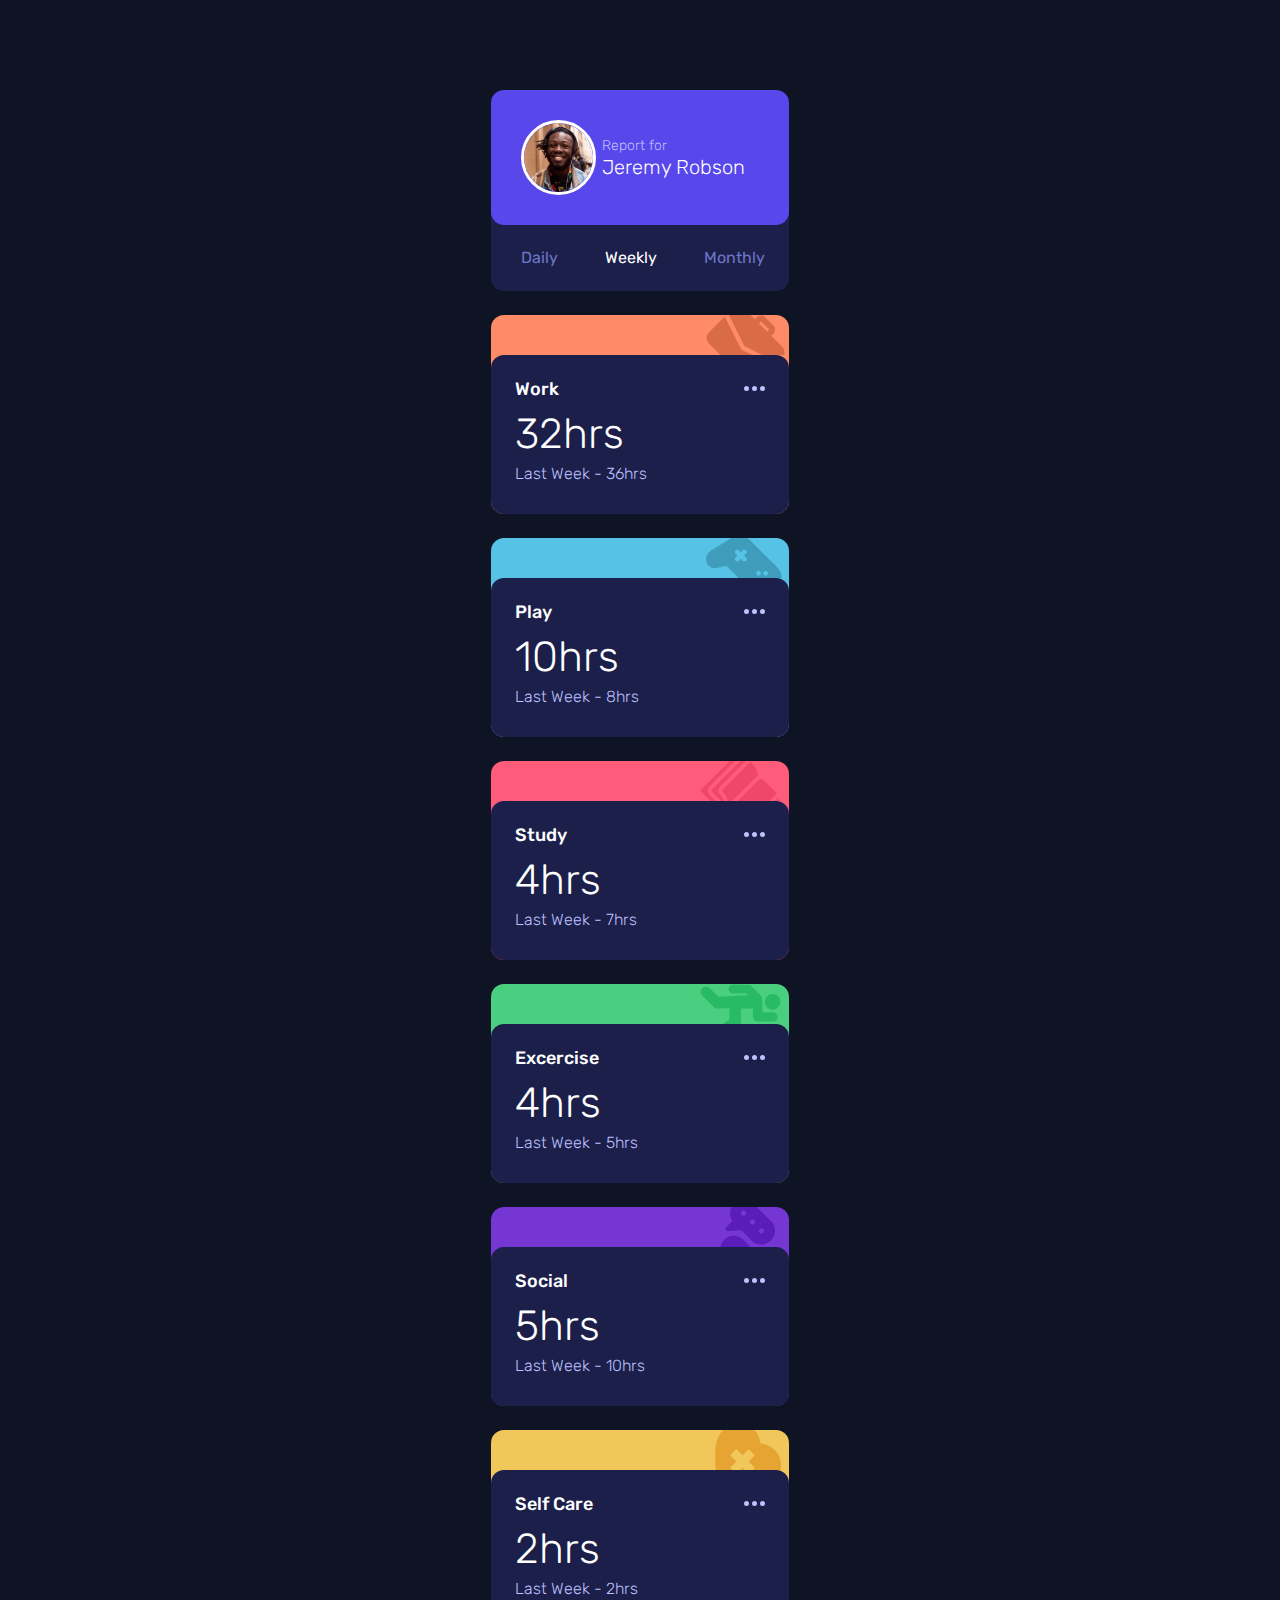
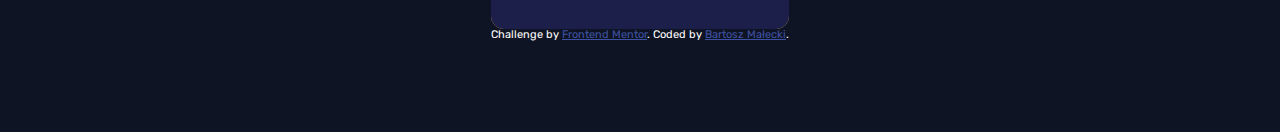
==== index.html @ 467681fc "Updates" ====
<!doctype html><html lang="en"><head><meta charset="UTF-8"/><meta name="viewport" content="width=device-width,initial-scale=1"/><link rel="icon" type="image/png" sizes="32x32" href="./src/assets/icons/favicon-32x32.png"/><title>Frontend Mentor | Time tracking dashboard</title><link href="index.80f3301f.css" rel="stylesheet"></head><body><main><div class="grid-wrapper"><article class="element element__main"><div class="element__window--main element__grid"><img src="img/image-jeremy.71cd41f1.png" alt="Jeremy's photo" class="element__window--icon"/><div class="element__window--description"><span class="subtitle">Report for</span><br/><span class="name">Jeremy Robson</span></div></div><div class="element__content element__content--main"><span class="daily--js">Daily</span> <span class="weekly--js">Weekly</span> <span class="monthly--js">Monthly</span></div></article><article class="element element__work"><div class="element__window"><img class="element__icon element__work--icon" src="img/icon-work.a3f124e5.svg" alt="work's icon"/></div><div class="element__content"><h3 class="element__title element__grid"><span class="element__label">Work</span> <span class="element__elipses"><img src="img/icon-ellipsis.a57a4ac8.svg" alt="elipses"/></span></h3><p class="element__flex daily hidden"><span class="element__time">5hrs</span> <span class="element__lastweek">Yesterday - 7hrs</span></p><p class="element__flex weekly"><span class="element__time">32hrs</span> <span class="element__lastweek">Last Week - 36hrs</span></p><p class="element__flex monthly hidden"><span class="element__time">103hrs</span> <span class="element__lastweek">Last Month - 128hrs</span></p></div></article><article class="element element__play"><div class="element__window"><img class="element__icon element__play--icon" src="img/icon-play.e8d4e569.svg" alt="play's icon"/></div><div class="element__content"><h3 class="element__title element__grid"><span class="element__label">Play</span> <span class="element__elipses"><img src="img/icon-ellipsis.a57a4ac8.svg" alt="" class=""/></span></h3><p class="element__flex daily hidden"><span class="element__time">1hrs</span> <span class="element__lastweek">Yesterday - 2hrs</span></p><p class="element__flex weekly"><span class="element__time">10hrs</span> <span class="element__lastweek">Last Week - 8hrs</span></p><p class="element__flex monthly hidden"><span class="element__time">23hrs</span> <span class="element__lastweek">Last Month - 29hrs</span></p></div></article><article class="element element__study"><div class="element__window"><img class="element__icon element__study--icon" src="img/icon-study.1f0a65e4.svg" alt="study's icon"/></div><div class="element__content"><h3 class="element__title element__grid"><span class="element__label">Study</span> <span class="element__elipses"><img src="img/icon-ellipsis.a57a4ac8.svg" alt="" class=""/></span></h3><p class="element__flex daily hidden"><span class="element__time">0hrs</span> <span class="element__lastweek">Yesterday - 1hrs</span></p><p class="element__flex weekly"><span class="element__time">4hrs</span> <span class="element__lastweek">Last Week - 7hrs</span></p><p class="element__flex monthly hidden"><span class="element__time">13hrs</span> <span class="element__lastweek">Last Month - 19hrs</span></p></div></article><article class="element element__excercise"><div class="element__window"><img class="element__icon element__excercise--icon" src="img/icon-exercise.3e7b0282.svg" alt="excercise's icon"/></div><div class="element__content"><h3 class="element__title element__grid"><span class="element__label">Excercise</span> <span class="element__elipses"><img src="img/icon-ellipsis.a57a4ac8.svg" alt="" class=""/></span></h3><p class="element__flex daily hidden"><span class="element__time">1hrs</span> <span class="element__lastweek">Yesterday - 1hrs</span></p><p class="element__flex weekly"><span class="element__time">4hrs</span> <span class="element__lastweek">Last Week - 5hrs</span></p><p class="element__flex monthly hidden"><span class="element__time">11hrs</span> <span class="element__lastweek">Last Month - 18hrs</span></p></div></article><article class="element element__social"><div class="element__window"><img class="element__icon element__social--icon" src="img/icon-social.64be0c18.svg" alt="social's icon"/></div><div class="element__content"><h3 class="element__title element__grid"><span class="element__label">Social</span> <span class="element__elipses"><img src="img/icon-ellipsis.a57a4ac8.svg" alt="" class=""/></span></h3><p class="element__flex daily hidden"><span class="element__time">1hrs</span> <span class="element__lastweek">Yesterday - 3hrs</span></p><p class="element__flex weekly"><span class="element__time">5hrs</span> <span class="element__lastweek">Last Week - 10hrs</span></p><p class="element__flex monthly hidden"><span class="element__time">21hrs</span> <span class="element__lastweek">Last Month - 23hrs</span></p></div></article><article class="element element__self-care"><div class="element__window"><img class="element__icon element__self-care--icon" src="img/icon-self-care.a161aff5.svg" alt="social's icon"/></div><div class="element__content"><h3 class="element__title element__grid"><span class="element__label">Self Care</span> <span class="element__elipses"><img src="img/icon-ellipsis.a57a4ac8.svg" alt="" class=""/></span></h3><p class="element__flex daily hidden"><span class="element__time">0hrs</span> <span class="element__lastweek">Yesterday - 1hrs</span></p><p class="element__flex weekly"><span class="element__time">2hrs</span> <span class="element__lastweek">Last Week - 2hrs</span></p><p class="element__flex monthly hidden"><span class="element__time">7hrs</span> <span class="element__lastweek">Last Month - 11hrs</span></p></div></article></div><div class="attribution">Challenge by <a href="https://www.frontendmentor.io?ref=challenge" target="_blank">Frontend Mentor</a>. Coded by <a href="https://github.com/bartosz-malecki" target="_blank">Bartosz Małecki</a>.</div></main><script src="index.80f3301f.js"></script></body></html>
---- index.80f3301f.css ----
@import url(https://fonts.googleapis.com/css2?family=Rubik:wght@300;400;500&display=swap);
/*! normalize.css v8.0.1 | MIT License | github.com/necolas/normalize.css */html{line-height:1.15;-webkit-text-size-adjust:100%}body{margin:0}main{display:block}h1{font-size:2em;margin:.67em 0}hr{box-sizing:content-box;height:0;overflow:visible}pre{font-family:monospace,monospace;font-size:1em}a{background-color:transparent}abbr[title]{border-bottom:none;text-decoration:underline;text-decoration:underline dotted}b,strong{font-weight:bolder}code,kbd,samp{font-family:monospace,monospace;font-size:1em}small{font-size:80%}sub,sup{font-size:75%;line-height:0;position:relative;vertical-align:baseline}sub{bottom:-.25em}sup{top:-.5em}img{border-style:none}button,input,optgroup,select,textarea{font-family:inherit;font-size:100%;line-height:1.15;margin:0}button,input{overflow:visible}button,select{text-transform:none}[type=button],[type=reset],[type=submit],button{-webkit-appearance:button}[type=button]::-moz-focus-inner,[type=reset]::-moz-focus-inner,[type=submit]::-moz-focus-inner,button::-moz-focus-inner{border-style:none;padding:0}[type=button]:-moz-focusring,[type=reset]:-moz-focusring,[type=submit]:-moz-focusring,button:-moz-focusring{outline:1px dotted ButtonText}fieldset{padding:.35em .75em .625em}legend{box-sizing:border-box;color:inherit;display:table;max-width:100%;padding:0;white-space:normal}progress{vertical-align:baseline}textarea{overflow:auto}[type=checkbox],[type=radio]{box-sizing:border-box;padding:0}[type=number]::-webkit-inner-spin-button,[type=number]::-webkit-outer-spin-button{height:auto}[type=search]{-webkit-appearance:textfield;outline-offset:-2px}[type=search]::-webkit-search-decoration{-webkit-appearance:none}::-webkit-file-upload-button{-webkit-appearance:button;font:inherit}details{display:block}summary{display:list-item}[hidden],template{display:none}html{box-sizing:border-box}*,:after,:before{box-sizing:inherit}body{font-family:Rubik;background:#0f1424;color:#fff;display:flex;align-items:center;justify-content:center;min-height:100vh}main{padding:90px 24px}.grid-wrapper{display:grid;gap:24px;margin:0 auto;justify-items:center}@media(min-width:1440px){.grid-wrapper{margin-bottom:72px;grid-template-columns:repeat(4,1fr);grid-template-rows:1fr 1fr;height:424px}}.attribution{font-size:11px;text-align:center;display:none}@media(min-width:1024px){.attribution{display:block}}.attribution a{color:#3e52a3}.element{border-radius:13px;min-width:100%;background:#1c1f4a}@media(min-width:1440px){.element{width:250px}}.element__content{padding:24px;border-radius:13px;background:#1c1f4a}.element__content:hover{background:#3a3e80}.element__content--main{display:flex;justify-content:space-between;padding-left:30px}.element__content--main:hover{background:none}.element__content--main>span{color:#6f76c8}.element__content--main>span:checked,.element__content--main>span:hover{color:#fff}@media(min-width:1440px){.element__content--main{flex-direction:column;height:130px!important}}@media(min-width:1440px){.element__content{height:160px}}.element__elipses{text-align:right;justify-items:center;position:relative;top:-4px}.element__flex{display:flex;justify-content:space-between;margin:0}@media(min-width:1024px){.element__flex{display:block}}.element__grid{display:grid;grid-template-columns:1fr 1fr;margin:0}.element__icon{position:relative}.element__lastweek{font-size:16px;font-weight:300;text-align:right;line-height:32px;color:#bdc1ff}@media(min-width:1440px){.element__main{grid-row-start:1;grid-row-end:3;height:424px}}.element__time{font-size:32px;font-weight:300}@media(min-width:1024px){.element__time{display:block;font-size:42px}}.element__title{font-size:18px;font-weight:500;padding-bottom:10px}.element__window{height:40px;overflow:hidden}@media(min-width:1440px){.element__window--description{padding-bottom:40px;height:127px}}.element__window--icon{width:75px;height:75px;border:3px solid #fff;border-radius:50%}.element__window--main{padding:30px;background:#5847eb;border-radius:13px;grid-template-columns:65px 1fr;gap:16px;align-items:center}@media(min-width:1440px){.element__window--main{grid-template-columns:none;grid-template-rows:75px 1fr;gap:30px}}.element__work{background:#ff8c66}.element__work--icon{left:72%;top:-9px}@media(min-width:1440px){.element__work--icon{left:67%;top:-10px;width:70px;height:70px}}.element__play{background:#56c2e6}.element__play--icon{left:72%;top:-3px}@media(min-width:1440px){.element__play--icon{left:63%;top:-3px}}.element__study{background:#ff5c7c}.element__study--icon{left:70%;top:-5px}@media(min-width:1440px){.element__study--icon{left:62%;top:-11px}}.element__excercise{background:#4acf81}.element__excercise--icon{left:70%;top:0}@media(min-width:1440px){.element__excercise--icon{left:67%;top:-1px;width:70px}}.element__social{background:#7536d3}.element__social--icon{left:72%;top:-13px}@media(min-width:1440px){.element__social--icon{left:65%;top:-4px}}.element__self-care{background:#f1c65b}.element__self-care--icon{left:75%;top:-8px}@media(min-width:1440px){.element__self-care--icon{left:67%;top:-14px}}.hidden{display:none}.subtitle{font-size:14px;font-weight:300;color:#bdc1ff}.name{font-size:20px;font-weight:300;line-height:24px}@media(min-width:1440px){.name{font-size:32px;line-height:36px}}
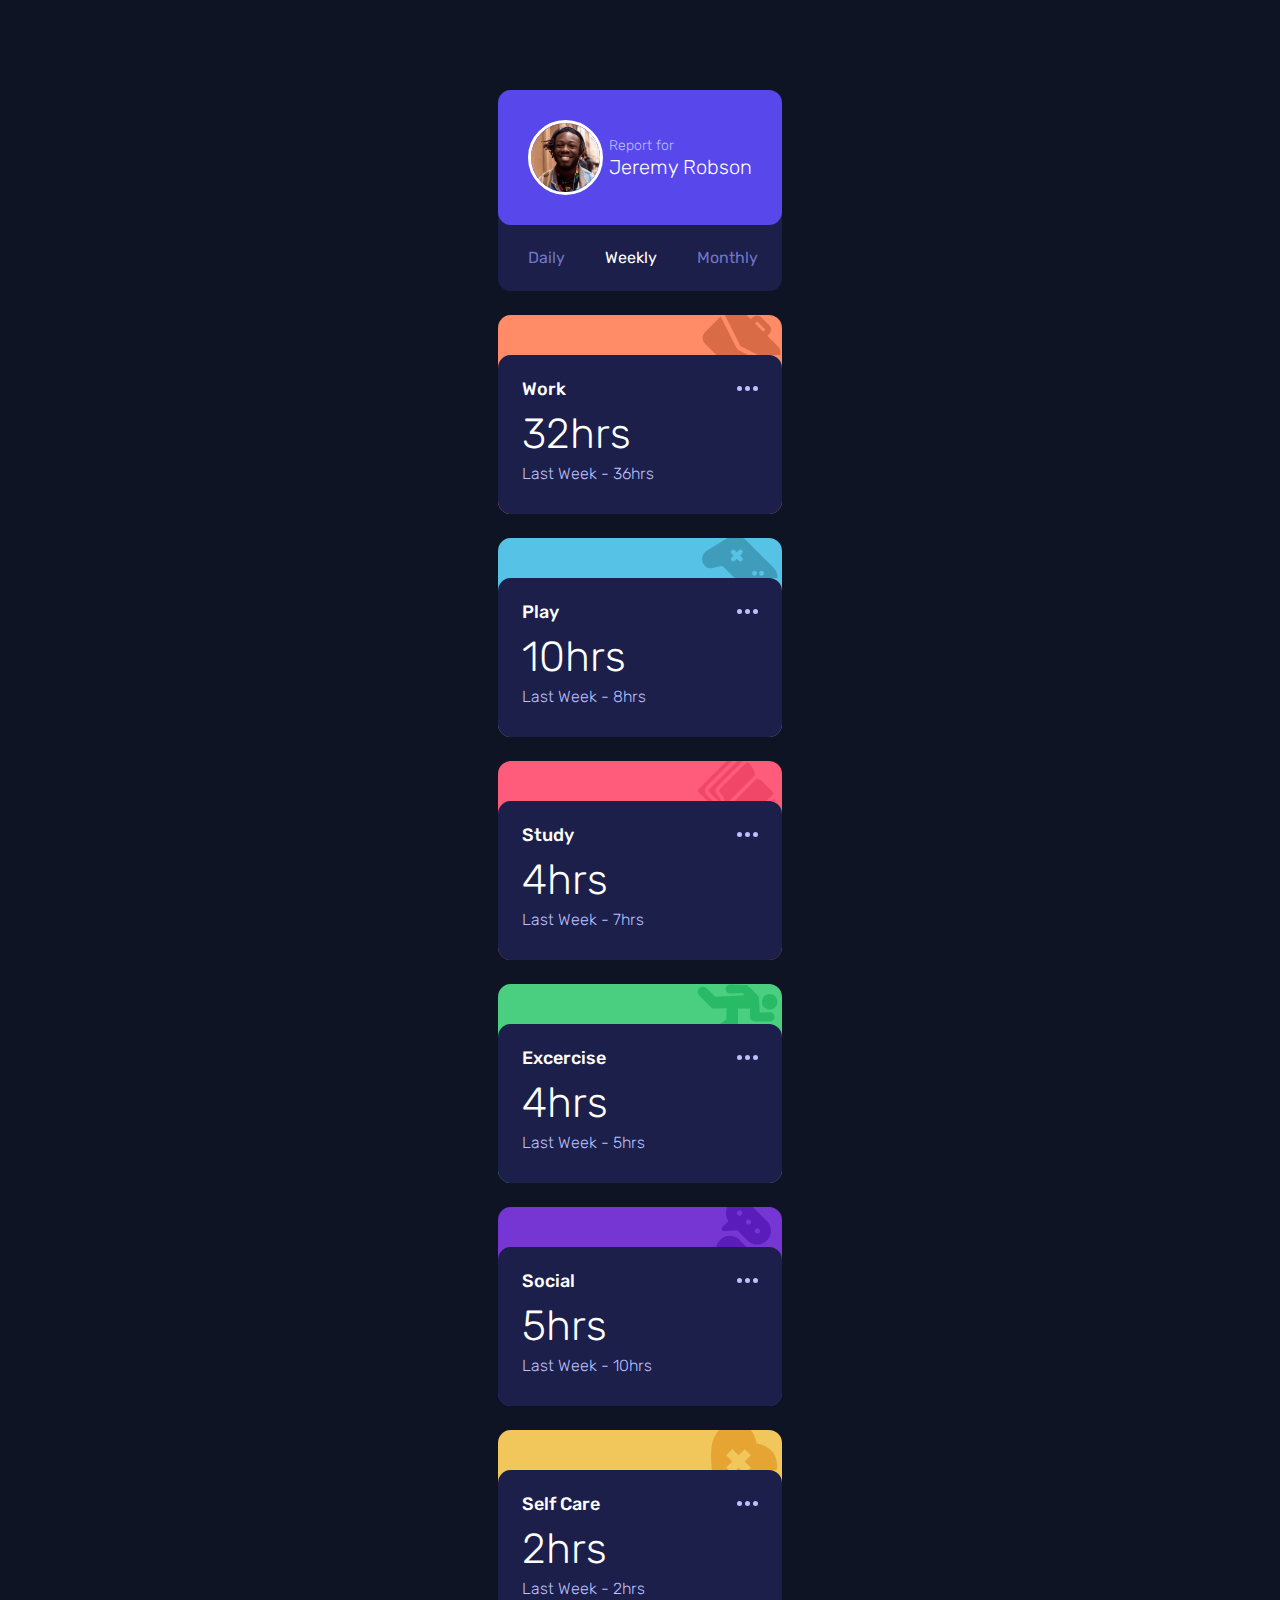
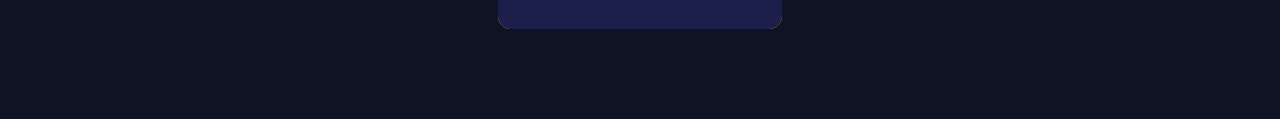
==== commit 9383be35: "Updates" ====
--- a/index.html
+++ b/index.html
@@ -1 +1 @@
-<!doctype html><html lang="en"><head><meta charset="UTF-8"/><meta name="viewport" content="width=device-width,initial-scale=1"/><link rel="icon" type="image/png" sizes="32x32" href="./src/assets/icons/favicon-32x32.png"/><title>Frontend Mentor | Time tracking dashboard</title><link href="index.80f3301f.css" rel="stylesheet"></head><body><main><div class="grid-wrapper"><article class="element element__main"><div class="element__window--main element__grid"><img src="img/image-jeremy.71cd41f1.png" alt="Jeremy's photo" class="element__window--icon"/><div class="element__window--description"><span class="subtitle">Report for</span><br/><span class="name">Jeremy Robson</span></div></div><div class="element__content element__content--main"><span class="daily--js">Daily</span> <span class="weekly--js">Weekly</span> <span class="monthly--js">Monthly</span></div></article><article class="element element__work"><div class="element__window"><img class="element__icon element__work--icon" src="img/icon-work.a3f124e5.svg" alt="work's icon"/></div><div class="element__content"><h3 class="element__title element__grid"><span class="element__label">Work</span> <span class="element__elipses"><img src="img/icon-ellipsis.a57a4ac8.svg" alt="elipses"/></span></h3><p class="element__flex daily hidden"><span class="element__time">5hrs</span> <span class="element__lastweek">Yesterday - 7hrs</span></p><p class="element__flex weekly"><span class="element__time">32hrs</span> <span class="element__lastweek">Last Week - 36hrs</span></p><p class="element__flex monthly hidden"><span class="element__time">103hrs</span> <span class="element__lastweek">Last Month - 128hrs</span></p></div></article><article class="element element__play"><div class="element__window"><img class="element__icon element__play--icon" src="img/icon-play.e8d4e569.svg" alt="play's icon"/></div><div class="element__content"><h3 class="element__title element__grid"><span class="element__label">Play</span> <span class="element__elipses"><img src="img/icon-ellipsis.a57a4ac8.svg" alt="" class=""/></span></h3><p class="element__flex daily hidden"><span class="element__time">1hrs</span> <span class="element__lastweek">Yesterday - 2hrs</span></p><p class="element__flex weekly"><span class="element__time">10hrs</span> <span class="element__lastweek">Last Week - 8hrs</span></p><p class="element__flex monthly hidden"><span class="element__time">23hrs</span> <span class="element__lastweek">Last Month - 29hrs</span></p></div></article><article class="element element__study"><div class="element__window"><img class="element__icon element__study--icon" src="img/icon-study.1f0a65e4.svg" alt="study's icon"/></div><div class="element__content"><h3 class="element__title element__grid"><span class="element__label">Study</span> <span class="element__elipses"><img src="img/icon-ellipsis.a57a4ac8.svg" alt="" class=""/></span></h3><p class="element__flex daily hidden"><span class="element__time">0hrs</span> <span class="element__lastweek">Yesterday - 1hrs</span></p><p class="element__flex weekly"><span class="element__time">4hrs</span> <span class="element__lastweek">Last Week - 7hrs</span></p><p class="element__flex monthly hidden"><span class="element__time">13hrs</span> <span class="element__lastweek">Last Month - 19hrs</span></p></div></article><article class="element element__excercise"><div class="element__window"><img class="element__icon element__excercise--icon" src="img/icon-exercise.3e7b0282.svg" alt="excercise's icon"/></div><div class="element__content"><h3 class="element__title element__grid"><span class="element__label">Excercise</span> <span class="element__elipses"><img src="img/icon-ellipsis.a57a4ac8.svg" alt="" class=""/></span></h3><p class="element__flex daily hidden"><span class="element__time">1hrs</span> <span class="element__lastweek">Yesterday - 1hrs</span></p><p class="element__flex weekly"><span class="element__time">4hrs</span> <span class="element__lastweek">Last Week - 5hrs</span></p><p class="element__flex monthly hidden"><span class="element__time">11hrs</span> <span class="element__lastweek">Last Month - 18hrs</span></p></div></article><article class="element element__social"><div class="element__window"><img class="element__icon element__social--icon" src="img/icon-social.64be0c18.svg" alt="social's icon"/></div><div class="element__content"><h3 class="element__title element__grid"><span class="element__label">Social</span> <span class="element__elipses"><img src="img/icon-ellipsis.a57a4ac8.svg" alt="" class=""/></span></h3><p class="element__flex daily hidden"><span class="element__time">1hrs</span> <span class="element__lastweek">Yesterday - 3hrs</span></p><p class="element__flex weekly"><span class="element__time">5hrs</span> <span class="element__lastweek">Last Week - 10hrs</span></p><p class="element__flex monthly hidden"><span class="element__time">21hrs</span> <span class="element__lastweek">Last Month - 23hrs</span></p></div></article><article class="element element__self-care"><div class="element__window"><img class="element__icon element__self-care--icon" src="img/icon-self-care.a161aff5.svg" alt="social's icon"/></div><div class="element__content"><h3 class="element__title element__grid"><span class="element__label">Self Care</span> <span class="element__elipses"><img src="img/icon-ellipsis.a57a4ac8.svg" alt="" class=""/></span></h3><p class="element__flex daily hidden"><span class="element__time">0hrs</span> <span class="element__lastweek">Yesterday - 1hrs</span></p><p class="element__flex weekly"><span class="element__time">2hrs</span> <span class="element__lastweek">Last Week - 2hrs</span></p><p class="element__flex monthly hidden"><span class="element__time">7hrs</span> <span class="element__lastweek">Last Month - 11hrs</span></p></div></article></div><div class="attribution">Challenge by <a href="https://www.frontendmentor.io?ref=challenge" target="_blank">Frontend Mentor</a>. Coded by <a href="https://github.com/bartosz-malecki" target="_blank">Bartosz Małecki</a>.</div></main><script src="index.80f3301f.js"></script></body></html>+<!doctype html><html lang="en"><head><meta charset="UTF-8"/><meta name="viewport" content="width=device-width,initial-scale=1"/><link rel="icon" type="image/png" sizes="32x32" href="./src/assets/icons/favicon-32x32.png"/><title>Frontend Mentor | Time tracking dashboard</title><link href="index.cbf89aeb.css" rel="stylesheet"></head><body><main><div class="grid-wrapper"><article class="element element__main"><div class="element__window--main element__grid"><img src="img/image-jeremy.71cd41f1.png" alt="Jeremy's photo" class="element__window--icon"/><div class="element__window--description"><span class="subtitle">Report for</span><br/><span class="name">Jeremy Robson</span></div></div><div class="element__content element__content--main"><span class="daily--js">Daily</span> <span class="weekly--js">Weekly</span> <span class="monthly--js">Monthly</span></div></article><article class="element element__work"><div class="element__window"><img class="element__icon element__work--icon" src="img/icon-work.a3f124e5.svg" alt="work's icon"/></div><div class="element__content"><h3 class="element__title element__grid"><span class="element__label">Work</span> <span class="element__elipses"><img src="img/icon-ellipsis.a57a4ac8.svg" alt="elipses"/></span></h3><p class="element__flex daily hidden"><span class="element__time">5hrs</span> <span class="element__lastweek">Yesterday - 7hrs</span></p><p class="element__flex weekly"><span class="element__time">32hrs</span> <span class="element__lastweek">Last Week - 36hrs</span></p><p class="element__flex monthly hidden"><span class="element__time">103hrs</span> <span class="element__lastweek">Last Month - 128hrs</span></p></div></article><article class="element element__play"><div class="element__window"><img class="element__icon element__play--icon" src="img/icon-play.e8d4e569.svg" alt="play's icon"/></div><div class="element__content"><h3 class="element__title element__grid"><span class="element__label">Play</span> <span class="element__elipses"><img src="img/icon-ellipsis.a57a4ac8.svg" alt="" class=""/></span></h3><p class="element__flex daily hidden"><span class="element__time">1hrs</span> <span class="element__lastweek">Yesterday - 2hrs</span></p><p class="element__flex weekly"><span class="element__time">10hrs</span> <span class="element__lastweek">Last Week - 8hrs</span></p><p class="element__flex monthly hidden"><span class="element__time">23hrs</span> <span class="element__lastweek">Last Month - 29hrs</span></p></div></article><article class="element element__study"><div class="element__window"><img class="element__icon element__study--icon" src="img/icon-study.1f0a65e4.svg" alt="study's icon"/></div><div class="element__content"><h3 class="element__title element__grid"><span class="element__label">Study</span> <span class="element__elipses"><img src="img/icon-ellipsis.a57a4ac8.svg" alt="" class=""/></span></h3><p class="element__flex daily hidden"><span class="element__time">0hrs</span> <span class="element__lastweek">Yesterday - 1hrs</span></p><p class="element__flex weekly"><span class="element__time">4hrs</span> <span class="element__lastweek">Last Week - 7hrs</span></p><p class="element__flex monthly hidden"><span class="element__time">13hrs</span> <span class="element__lastweek">Last Month - 19hrs</span></p></div></article><article class="element element__excercise"><div class="element__window"><img class="element__icon element__excercise--icon" src="img/icon-exercise.3e7b0282.svg" alt="excercise's icon"/></div><div class="element__content"><h3 class="element__title element__grid"><span class="element__label">Excercise</span> <span class="element__elipses"><img src="img/icon-ellipsis.a57a4ac8.svg" alt="" class=""/></span></h3><p class="element__flex daily hidden"><span class="element__time">1hrs</span> <span class="element__lastweek">Yesterday - 1hrs</span></p><p class="element__flex weekly"><span class="element__time">4hrs</span> <span class="element__lastweek">Last Week - 5hrs</span></p><p class="element__flex monthly hidden"><span class="element__time">11hrs</span> <span class="element__lastweek">Last Month - 18hrs</span></p></div></article><article class="element element__social"><div class="element__window"><img class="element__icon element__social--icon" src="img/icon-social.64be0c18.svg" alt="social's icon"/></div><div class="element__content"><h3 class="element__title element__grid"><span class="element__label">Social</span> <span class="element__elipses"><img src="img/icon-ellipsis.a57a4ac8.svg" alt="" class=""/></span></h3><p class="element__flex daily hidden"><span class="element__time">1hrs</span> <span class="element__lastweek">Yesterday - 3hrs</span></p><p class="element__flex weekly"><span class="element__time">5hrs</span> <span class="element__lastweek">Last Week - 10hrs</span></p><p class="element__flex monthly hidden"><span class="element__time">21hrs</span> <span class="element__lastweek">Last Month - 23hrs</span></p></div></article><article class="element element__self-care"><div class="element__window"><img class="element__icon element__self-care--icon" src="img/icon-self-care.a161aff5.svg" alt="social's icon"/></div><div class="element__content"><h3 class="element__title element__grid"><span class="element__label">Self Care</span> <span class="element__elipses"><img src="img/icon-ellipsis.a57a4ac8.svg" alt="" class=""/></span></h3><p class="element__flex daily hidden"><span class="element__time">0hrs</span> <span class="element__lastweek">Yesterday - 1hrs</span></p><p class="element__flex weekly"><span class="element__time">2hrs</span> <span class="element__lastweek">Last Week - 2hrs</span></p><p class="element__flex monthly hidden"><span class="element__time">7hrs</span> <span class="element__lastweek">Last Month - 11hrs</span></p></div></article></div><div class="attribution">Challenge by <a href="https://www.frontendmentor.io?ref=challenge" target="_blank">Frontend Mentor</a>. Coded by <a href="https://github.com/bartosz-malecki" target="_blank">Bartosz Małecki</a>.</div></main><script src="index.cbf89aeb.js"></script></body></html>--- a/index.cbf89aeb.css
+++ b/index.cbf89aeb.css
@@ -0,0 +1,2 @@
+@import url(https://fonts.googleapis.com/css2?family=Rubik:wght@300;400;500&display=swap);
+/*! normalize.css v8.0.1 | MIT License | github.com/necolas/normalize.css */html{line-height:1.15;-webkit-text-size-adjust:100%}body{margin:0}main{display:block}h1{font-size:2em;margin:.67em 0}hr{box-sizing:content-box;height:0;overflow:visible}pre{font-family:monospace,monospace;font-size:1em}a{background-color:transparent}abbr[title]{border-bottom:none;text-decoration:underline;text-decoration:underline dotted}b,strong{font-weight:bolder}code,kbd,samp{font-family:monospace,monospace;font-size:1em}small{font-size:80%}sub,sup{font-size:75%;line-height:0;position:relative;vertical-align:baseline}sub{bottom:-.25em}sup{top:-.5em}img{border-style:none}button,input,optgroup,select,textarea{font-family:inherit;font-size:100%;line-height:1.15;margin:0}button,input{overflow:visible}button,select{text-transform:none}[type=button],[type=reset],[type=submit],button{-webkit-appearance:button}[type=button]::-moz-focus-inner,[type=reset]::-moz-focus-inner,[type=submit]::-moz-focus-inner,button::-moz-focus-inner{border-style:none;padding:0}[type=button]:-moz-focusring,[type=reset]:-moz-focusring,[type=submit]:-moz-focusring,button:-moz-focusring{outline:1px dotted ButtonText}fieldset{padding:.35em .75em .625em}legend{box-sizing:border-box;color:inherit;display:table;max-width:100%;padding:0;white-space:normal}progress{vertical-align:baseline}textarea{overflow:auto}[type=checkbox],[type=radio]{box-sizing:border-box;padding:0}[type=number]::-webkit-inner-spin-button,[type=number]::-webkit-outer-spin-button{height:auto}[type=search]{-webkit-appearance:textfield;outline-offset:-2px}[type=search]::-webkit-search-decoration{-webkit-appearance:none}::-webkit-file-upload-button{-webkit-appearance:button;font:inherit}details{display:block}summary{display:list-item}[hidden],template{display:none}html{box-sizing:border-box}*,:after,:before{box-sizing:inherit}body{font-family:Rubik;background:#0f1424;color:#fff;display:flex;align-items:center;justify-content:center;min-height:100vh}main{padding:90px 24px}.grid-wrapper{display:grid;gap:24px;margin:0 auto;justify-items:center}@media(min-width:1440px){.grid-wrapper{margin-bottom:72px;grid-template-columns:repeat(4,1fr);grid-template-rows:1fr 1fr;height:424px}}.attribution{font-size:11px;text-align:center;display:none}@media(min-width:1440px){.attribution{display:block}}.attribution a{color:#3e52a3}.element{border-radius:13px;min-width:100%;background:#1c1f4a}@media(min-width:1440px){.element{width:250px}}.element__content{padding:24px;border-radius:13px;background:#1c1f4a}.element__content:hover{background:#3a3e80}.element__content--main{display:flex;justify-content:space-between;padding-left:30px}.element__content--main:hover{background:none}.element__content--main>span{color:#6f76c8}.element__content--main>span:checked,.element__content--main>span:hover{color:#fff}@media(min-width:1440px){.element__content--main{flex-direction:column;height:130px!important}}@media(min-width:1440px){.element__content{height:160px}}.element__elipses{text-align:right;justify-items:center;position:relative;top:-4px}.element__flex{display:flex;justify-content:space-between;margin:0}@media(min-width:1024px){.element__flex{display:block}}.element__grid{display:grid;grid-template-columns:1fr 1fr;margin:0}.element__icon{position:relative}.element__lastweek{font-size:16px;font-weight:300;text-align:right;line-height:32px;color:#bdc1ff}@media(min-width:1440px){.element__main{grid-row-start:1;grid-row-end:3;height:424px}}.element__time{font-size:32px;font-weight:300}@media(min-width:1024px){.element__time{display:block;font-size:42px}}.element__title{font-size:18px;font-weight:500;padding-bottom:10px}.element__window{height:40px;overflow:hidden}@media(min-width:1440px){.element__window--description{padding-bottom:40px;height:127px}}.element__window--icon{width:75px;height:75px;border:3px solid #fff;border-radius:50%}.element__window--main{padding:30px;background:#5847eb;border-radius:13px;grid-template-columns:65px 1fr;gap:16px;align-items:center}@media(min-width:1440px){.element__window--main{grid-template-columns:none;grid-template-rows:75px 1fr;gap:30px}}.element__work{background:#ff8c66}.element__work--icon{left:72%;top:-9px}@media(min-width:1440px){.element__work--icon{left:67%;top:-10px;width:70px;height:70px}}.element__play{background:#56c2e6}.element__play--icon{left:72%;top:-3px}@media(min-width:1440px){.element__play--icon{left:63%;top:-3px}}.element__study{background:#ff5c7c}.element__study--icon{left:70%;top:-5px}@media(min-width:1440px){.element__study--icon{left:62%;top:-11px}}.element__excercise{background:#4acf81}.element__excercise--icon{left:70%;top:0}@media(min-width:1440px){.element__excercise--icon{left:67%;top:-1px;width:70px}}.element__social{background:#7536d3}.element__social--icon{left:72%;top:-13px}@media(min-width:1440px){.element__social--icon{left:65%;top:-4px}}.element__self-care{background:#f1c65b}.element__self-care--icon{left:75%;top:-8px}@media(min-width:1440px){.element__self-care--icon{left:67%;top:-14px}}.hidden{display:none}.subtitle{font-size:14px;font-weight:300;color:#bdc1ff}.name{font-size:20px;font-weight:300;line-height:24px}@media(min-width:1440px){.name{font-size:32px;line-height:36px}}